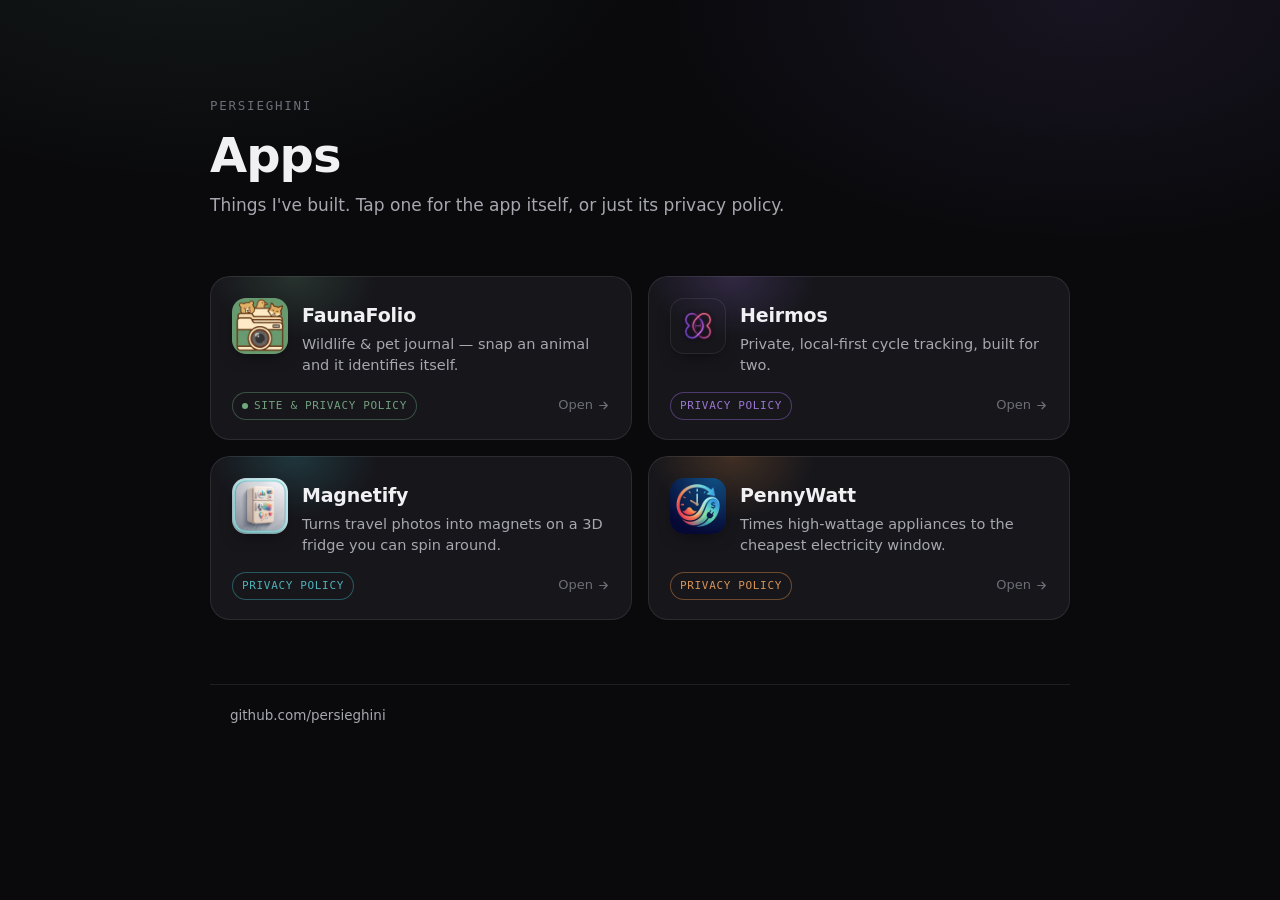
==== index.html @ e53435ac "Redesign the hub as a real page instead of the default Jekyll list - index.html (was index.md, bypas" ====
<!doctype html>
<html lang="en">
<head>
<meta charset="utf-8">
<meta name="viewport" content="width=device-width, initial-scale=1, viewport-fit=cover">
<title>Apps — persieghini</title>
<meta name="description" content="Apps built by persieghini: FaunaFolio, Heirmos, Magnetify and PennyWatt — with links to each one's privacy policy.">
<meta name="theme-color" content="#0A0A0D">
<meta name="color-scheme" content="dark">
<link rel="icon" href="data:,">
<style>
:root {
  color-scheme: dark;
  --bg: #0A0A0D;
  --bg-2: #101014;
  --surface: #16161B;
  --line: rgba(255,255,255,.09);
  --line-2: rgba(255,255,255,.16);
  --text: #F1F1F3;
  --text-2: #A7A7AF;
  --text-3: #6E6E78;
  --display: -apple-system, "SF Pro Display", "Segoe UI", system-ui, sans-serif;
  --body: -apple-system, "SF Pro Text", "Segoe UI", system-ui, sans-serif;
  --mono: ui-monospace, "SF Mono", Menlo, Consolas, monospace;
}
* { box-sizing: border-box; }
body {
  margin: 0;
  background:
    radial-gradient(60% 50% at 15% -10%, rgba(111,169,126,.10), transparent 60%),
    radial-gradient(55% 45% at 85% 0%, rgba(163,116,232,.09), transparent 60%),
    var(--bg);
  color: var(--text);
  font: 16px/1.6 var(--body);
  -webkit-font-smoothing: antialiased;
  min-height: 100vh;
}
a { color: inherit; }
main { max-width: 900px; margin-inline: auto; padding: clamp(48px,9vw,96px) 20px clamp(64px,10vw,120px); }

.eyebrow {
  font-family: var(--mono); font-size: 12.5px; letter-spacing: .14em; text-transform: uppercase;
  color: var(--text-3); margin: 0 0 14px;
}
h1 {
  font-family: var(--display); font-weight: 700; letter-spacing: -.02em;
  font-size: clamp(34px, 5vw, 48px); line-height: 1.05; margin: 0 0 12px;
}
.lede { color: var(--text-2); font-size: 17px; max-width: 46em; margin: 0; }

.grid {
  list-style: none; margin: clamp(36px,6vw,56px) 0 0; padding: 0;
  display: grid; grid-template-columns: repeat(2, minmax(0,1fr)); gap: 16px;
}
@media (max-width: 620px) { .grid { grid-template-columns: 1fr; } }

.card {
  position: relative;
  display: flex; flex-direction: column; gap: 16px;
  padding: 22px 22px 20px;
  border-radius: 20px;
  background: var(--surface);
  box-shadow: inset 0 0 0 1px var(--line);
  text-decoration: none;
  overflow: hidden;
  transition: transform .18s ease, box-shadow .18s ease, background .18s ease;
}
.card::before {
  content: ""; position: absolute; inset: 0; border-radius: inherit; pointer-events: none;
  background: radial-gradient(120px 90px at 20% 0%, color-mix(in srgb, var(--c) 24%, transparent), transparent 70%);
  opacity: .8;
}
.card:hover, .card:focus-visible {
  transform: translateY(-3px);
  background: color-mix(in srgb, var(--surface) 88%, var(--c) 12%);
  box-shadow: inset 0 0 0 1.5px color-mix(in srgb, var(--c) 55%, var(--line-2));
}
.card:focus-visible { outline: 2px solid var(--c); outline-offset: 3px; }

.card__top { display: flex; align-items: flex-start; gap: 14px; position: relative; }
.card__icon { width: 56px; height: 56px; border-radius: 14px; flex: none; box-shadow: 0 6px 18px -8px rgba(0,0,0,.6), inset 0 0 0 1px rgba(255,255,255,.08); }
.card__heading { min-width: 0; padding-top: 2px; }
.card__name { font-family: var(--display); font-weight: 700; font-size: 19px; letter-spacing: -.01em; margin: 0; }
.card__tagline { margin: 4px 0 0; color: var(--text-2); font-size: 14.5px; line-height: 1.45; }

.card__foot { display: flex; align-items: center; justify-content: space-between; gap: 12px; position: relative; margin-top: auto; }
.pill {
  display: inline-flex; align-items: center; gap: 6px;
  font-family: var(--mono); font-size: 11px; letter-spacing: .06em; text-transform: uppercase;
  padding: 5px 10px; border-radius: 999px;
  color: color-mix(in srgb, var(--c) 78%, white 10%);
  box-shadow: inset 0 0 0 1px color-mix(in srgb, var(--c) 40%, transparent);
}
.pill--live::before { content: ""; width: 6px; height: 6px; border-radius: 50%; background: var(--c); }
.goto { font-size: 13px; color: var(--text-3); display: inline-flex; align-items: center; gap: 4px; }
.card:hover .goto, .card:focus-visible .goto { color: color-mix(in srgb, var(--c) 75%, white 15%); }
.goto svg { width: 13px; height: 13px; transition: translate .18s ease; }
.card:hover .goto svg, .card:focus-visible .goto svg { translate: 3px 0; }

footer { max-width: 900px; margin: clamp(40px,6vw,64px) auto 0; padding: 20px 20px 0; border-top: 1px solid var(--line); color: var(--text-3); font-size: 13.5px; }
footer a { color: var(--text-2); text-decoration: none; }
footer a:hover { color: var(--text); }
</style>
</head>
<body>
<main>
  <p class="eyebrow">persieghini</p>
  <h1>Apps</h1>
  <p class="lede">Things I've built. Tap one for the app itself, or just its privacy policy.</p>

  <ul class="grid">
    <li>
      <a class="card" style="--c:#6FA97E" href="faunafolio/">
        <div class="card__top">
          <img class="card__icon" src="assets/icons/faunafolio.webp" alt="" width="56" height="56">
          <div class="card__heading">
            <p class="card__name">FaunaFolio</p>
            <p class="card__tagline">Wildlife &amp; pet journal — snap an animal and it identifies itself.</p>
          </div>
        </div>
        <div class="card__foot">
          <span class="pill pill--live">Site &amp; privacy policy</span>
          <span class="goto">Open<svg viewBox="0 0 24 24" fill="none" stroke="currentColor" stroke-width="2.2" stroke-linecap="round" stroke-linejoin="round" aria-hidden="true"><path d="M5 12h14M13 6l6 6-6 6"/></svg></span>
        </div>
      </a>
    </li>
    <li>
      <a class="card" style="--c:#A374E8" href="heirmos/">
        <div class="card__top">
          <img class="card__icon" src="assets/icons/heirmos.webp" alt="" width="56" height="56">
          <div class="card__heading">
            <p class="card__name">Heirmos</p>
            <p class="card__tagline">Private, local-first cycle tracking, built for two.</p>
          </div>
        </div>
        <div class="card__foot">
          <span class="pill">Privacy policy</span>
          <span class="goto">Open<svg viewBox="0 0 24 24" fill="none" stroke="currentColor" stroke-width="2.2" stroke-linecap="round" stroke-linejoin="round" aria-hidden="true"><path d="M5 12h14M13 6l6 6-6 6"/></svg></span>
        </div>
      </a>
    </li>
    <li>
      <a class="card" style="--c:#45BFC9" href="magnetify/">
        <div class="card__top">
          <img class="card__icon" src="assets/icons/magnetify.webp" alt="" width="56" height="56">
          <div class="card__heading">
            <p class="card__name">Magnetify</p>
            <p class="card__tagline">Turns travel photos into magnets on a 3D fridge you can spin around.</p>
          </div>
        </div>
        <div class="card__foot">
          <span class="pill">Privacy policy</span>
          <span class="goto">Open<svg viewBox="0 0 24 24" fill="none" stroke="currentColor" stroke-width="2.2" stroke-linecap="round" stroke-linejoin="round" aria-hidden="true"><path d="M5 12h14M13 6l6 6-6 6"/></svg></span>
        </div>
      </a>
    </li>
    <li>
      <a class="card" style="--c:#F2994A" href="pennywatt/">
        <div class="card__top">
          <img class="card__icon" src="assets/icons/pennywatt.webp" alt="" width="56" height="56">
          <div class="card__heading">
            <p class="card__name">PennyWatt</p>
            <p class="card__tagline">Times high-wattage appliances to the cheapest electricity window.</p>
          </div>
        </div>
        <div class="card__foot">
          <span class="pill">Privacy policy</span>
          <span class="goto">Open<svg viewBox="0 0 24 24" fill="none" stroke="currentColor" stroke-width="2.2" stroke-linecap="round" stroke-linejoin="round" aria-hidden="true"><path d="M5 12h14M13 6l6 6-6 6"/></svg></span>
        </div>
      </a>
    </li>
  </ul>

  <footer>
    <a href="https://github.com/persieghini">github.com/persieghini</a>
  </footer>
</main>
</body>
</html>
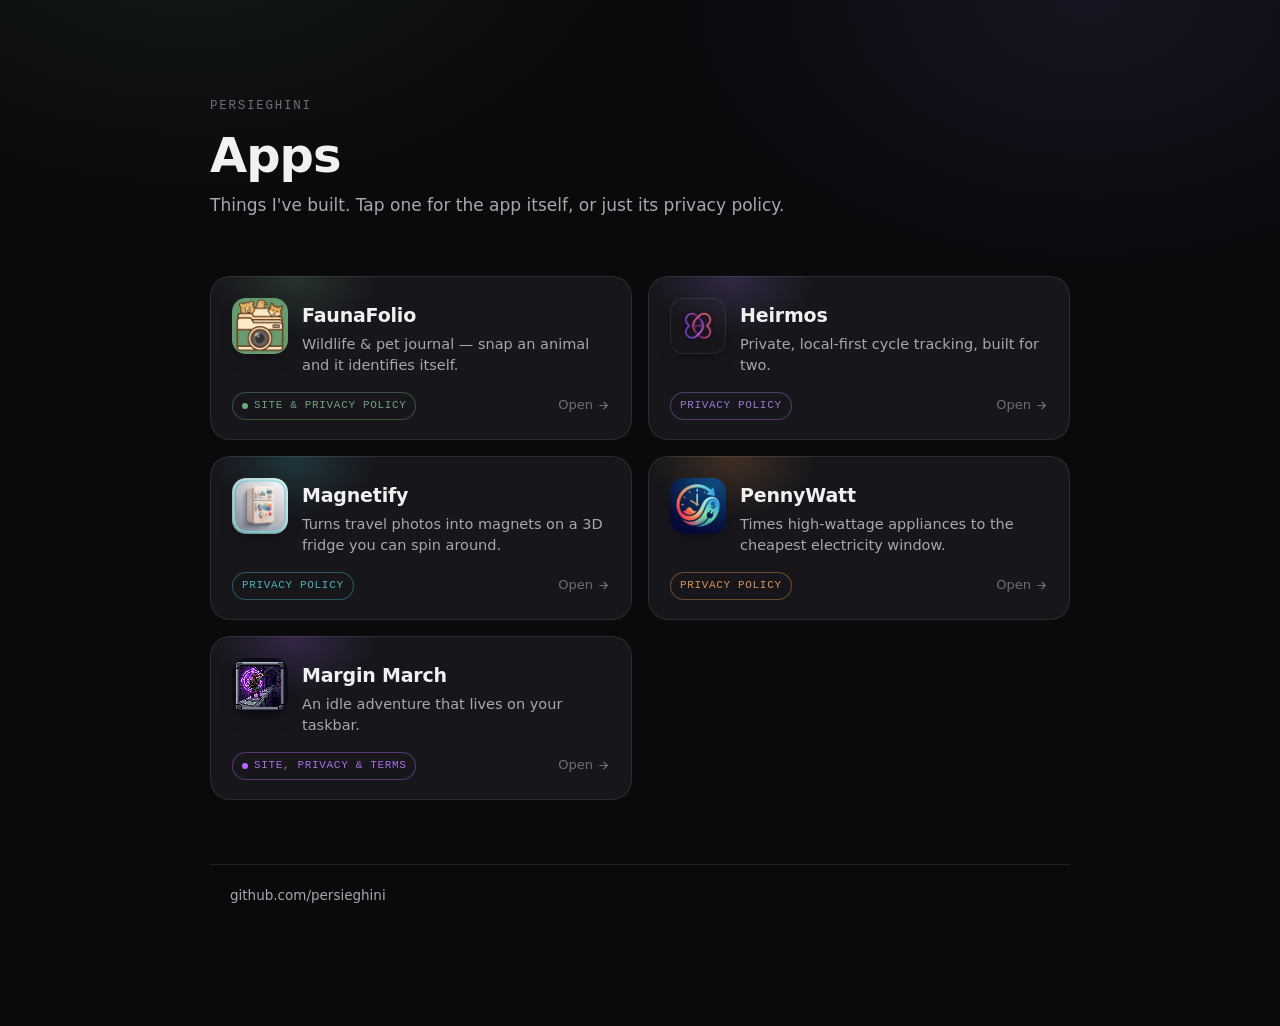
==== commit 640ce2d3: "Add Margin March landing page, privacy policy, terms; add to apps index Co-Authored-By: Claude Sonne" ====
--- a/index.html
+++ b/index.html
@@ -4,7 +4,7 @@
 <meta charset="utf-8">
 <meta name="viewport" content="width=device-width, initial-scale=1, viewport-fit=cover">
 <title>Apps — persieghini</title>
-<meta name="description" content="Apps built by persieghini: FaunaFolio, Heirmos, Magnetify and PennyWatt — with links to each one's privacy policy.">
+<meta name="description" content="Apps built by persieghini: FaunaFolio, Heirmos, Magnetify, PennyWatt and Margin March — with links to each one's privacy policy.">
 <meta name="theme-color" content="#0A0A0D">
 <meta name="color-scheme" content="dark">
 <link rel="icon" href="data:,">
@@ -52,6 +52,12 @@
   list-style: none; margin: clamp(36px,6vw,56px) 0 0; padding: 0;
   display: grid; grid-template-columns: repeat(2, minmax(0,1fr)); gap: 16px;
 }
+/* Grid stretches each <li> to match its row's tallest card, but the <a>
+   card inside doesn't inherit that height on its own — without this, a
+   card with a one-line tagline visually ends short while its taller
+   row-mate keeps going, so the row's bottom edges never line up. */
+.grid li { display: flex; }
+.card { flex: 1; }
 @media (max-width: 620px) { .grid { grid-template-columns: 1fr; } }
 
 .card {
@@ -169,6 +175,21 @@
         </div>
       </a>
     </li>
+    <li>
+      <a class="card" style="--c:#B36BFF" href="marginmarch/">
+        <div class="card__top">
+          <img class="card__icon" style="image-rendering:pixelated" src="assets/icons/marginmarch.webp" alt="" width="56" height="56">
+          <div class="card__heading">
+            <p class="card__name">Margin March</p>
+            <p class="card__tagline">An idle adventure that lives on your taskbar.</p>
+          </div>
+        </div>
+        <div class="card__foot">
+          <span class="pill pill--live">Site, privacy &amp; terms</span>
+          <span class="goto">Open<svg viewBox="0 0 24 24" fill="none" stroke="currentColor" stroke-width="2.2" stroke-linecap="round" stroke-linejoin="round" aria-hidden="true"><path d="M5 12h14M13 6l6 6-6 6"/></svg></span>
+        </div>
+      </a>
+    </li>
   </ul>
 
   <footer>
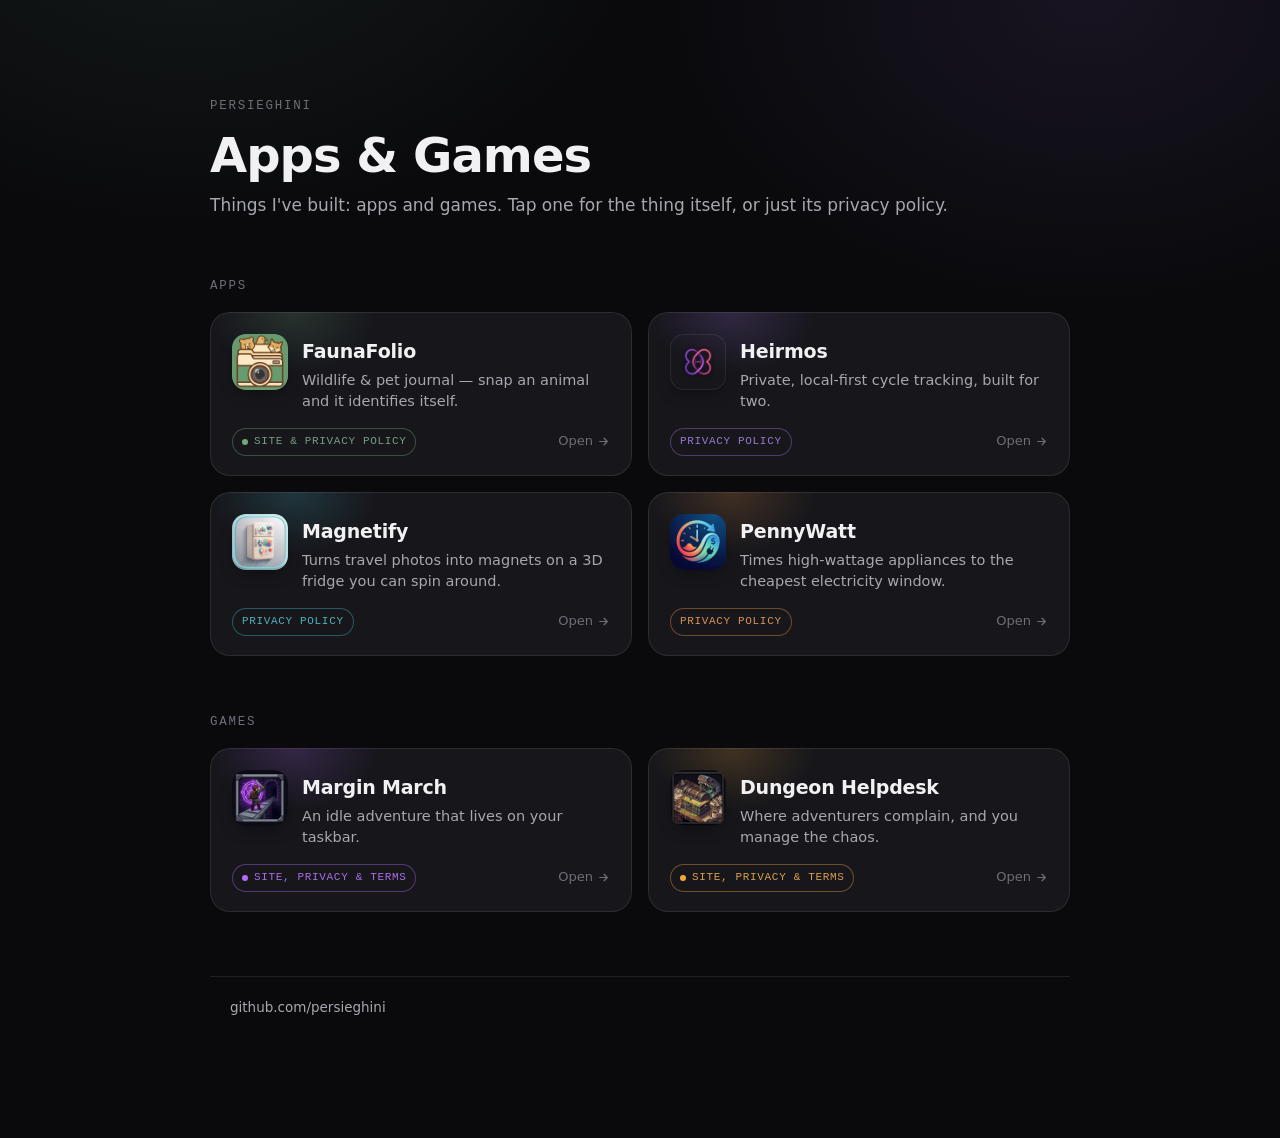
==== commit 74cc7f59: "Add Dungeon Helpdesk site; split apps index into Apps and Games Co-Authored-By: Claude Sonnet 5.5 <n" ====
--- a/index.html
+++ b/index.html
@@ -3,8 +3,8 @@
 <head>
 <meta charset="utf-8">
 <meta name="viewport" content="width=device-width, initial-scale=1, viewport-fit=cover">
-<title>Apps — persieghini</title>
-<meta name="description" content="Apps built by persieghini: FaunaFolio, Heirmos, Magnetify, PennyWatt and Margin March — with links to each one's privacy policy.">
+<title>Apps &amp; Games — persieghini</title>
+<meta name="description" content="Apps (FaunaFolio, Heirmos, Magnetify, PennyWatt) and games (Margin March, Dungeon Helpdesk) by persieghini, with links to each one's privacy policy.">
 <meta name="theme-color" content="#0A0A0D">
 <meta name="color-scheme" content="dark">
 <link rel="icon" href="data:,">
@@ -48,6 +48,11 @@
 }
 .lede { color: var(--text-2); font-size: 17px; max-width: 46em; margin: 0; }
 
+.section-title {
+  font-family: var(--mono); font-size: 12.5px; letter-spacing: .14em; text-transform: uppercase;
+  color: var(--text-3); font-weight: 400; margin: clamp(36px,6vw,56px) 0 0;
+}
+.section-title + .grid { margin-top: 16px; }
 .grid {
   list-style: none; margin: clamp(36px,6vw,56px) 0 0; padding: 0;
   display: grid; grid-template-columns: repeat(2, minmax(0,1fr)); gap: 16px;
@@ -111,9 +116,10 @@
 <body>
 <main>
   <p class="eyebrow">persieghini</p>
-  <h1>Apps</h1>
-  <p class="lede">Things I've built. Tap one for the app itself, or just its privacy policy.</p>
-
+  <h1>Apps &amp; Games</h1>
+  <p class="lede">Things I've built: apps and games. Tap one for the thing itself, or just its privacy policy.</p>
+
+  <h2 class="section-title">Apps</h2>
   <ul class="grid">
     <li>
       <a class="card" style="--c:#6FA97E" href="faunafolio/">
@@ -175,13 +181,32 @@
         </div>
       </a>
     </li>
+  </ul>
+
+  <h2 class="section-title">Games</h2>
+  <ul class="grid grid--games">
     <li>
       <a class="card" style="--c:#B36BFF" href="marginmarch/">
         <div class="card__top">
-          <img class="card__icon" style="image-rendering:pixelated" src="assets/icons/marginmarch.webp" alt="" width="56" height="56">
+          <img class="card__icon" src="assets/icons/marginmarch.webp" alt="" width="56" height="56">
           <div class="card__heading">
             <p class="card__name">Margin March</p>
             <p class="card__tagline">An idle adventure that lives on your taskbar.</p>
+          </div>
+        </div>
+        <div class="card__foot">
+          <span class="pill pill--live">Site, privacy &amp; terms</span>
+          <span class="goto">Open<svg viewBox="0 0 24 24" fill="none" stroke="currentColor" stroke-width="2.2" stroke-linecap="round" stroke-linejoin="round" aria-hidden="true"><path d="M5 12h14M13 6l6 6-6 6"/></svg></span>
+        </div>
+      </a>
+    </li>
+    <li>
+      <a class="card" style="--c:#F2A93B" href="dungeonhelpdesk/">
+        <div class="card__top">
+          <img class="card__icon" src="assets/icons/dungeonhelpdesk.webp" alt="" width="56" height="56">
+          <div class="card__heading">
+            <p class="card__name">Dungeon Helpdesk</p>
+            <p class="card__tagline">Where adventurers complain, and you manage the chaos.</p>
           </div>
         </div>
         <div class="card__foot">
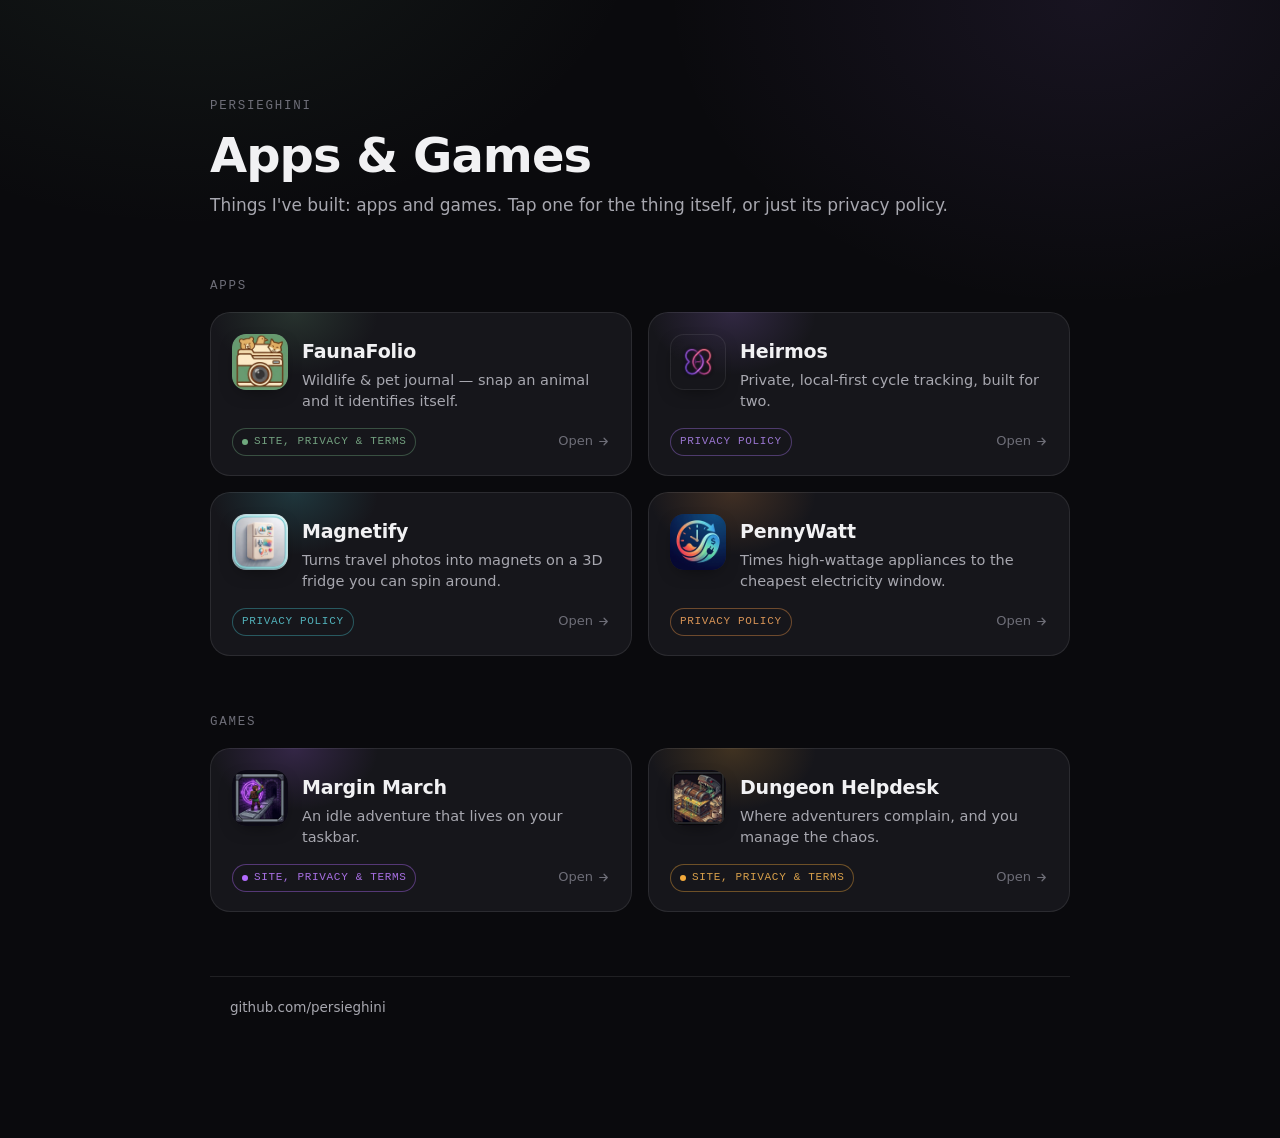
==== commit fea3db36: "Hub: FaunaFolio now has terms; drop stray .DS_Store" ====
--- a/index.html
+++ b/index.html
@@ -131,7 +131,7 @@
           </div>
         </div>
         <div class="card__foot">
-          <span class="pill pill--live">Site &amp; privacy policy</span>
+          <span class="pill pill--live">Site, privacy &amp; terms</span>
           <span class="goto">Open<svg viewBox="0 0 24 24" fill="none" stroke="currentColor" stroke-width="2.2" stroke-linecap="round" stroke-linejoin="round" aria-hidden="true"><path d="M5 12h14M13 6l6 6-6 6"/></svg></span>
         </div>
       </a>
